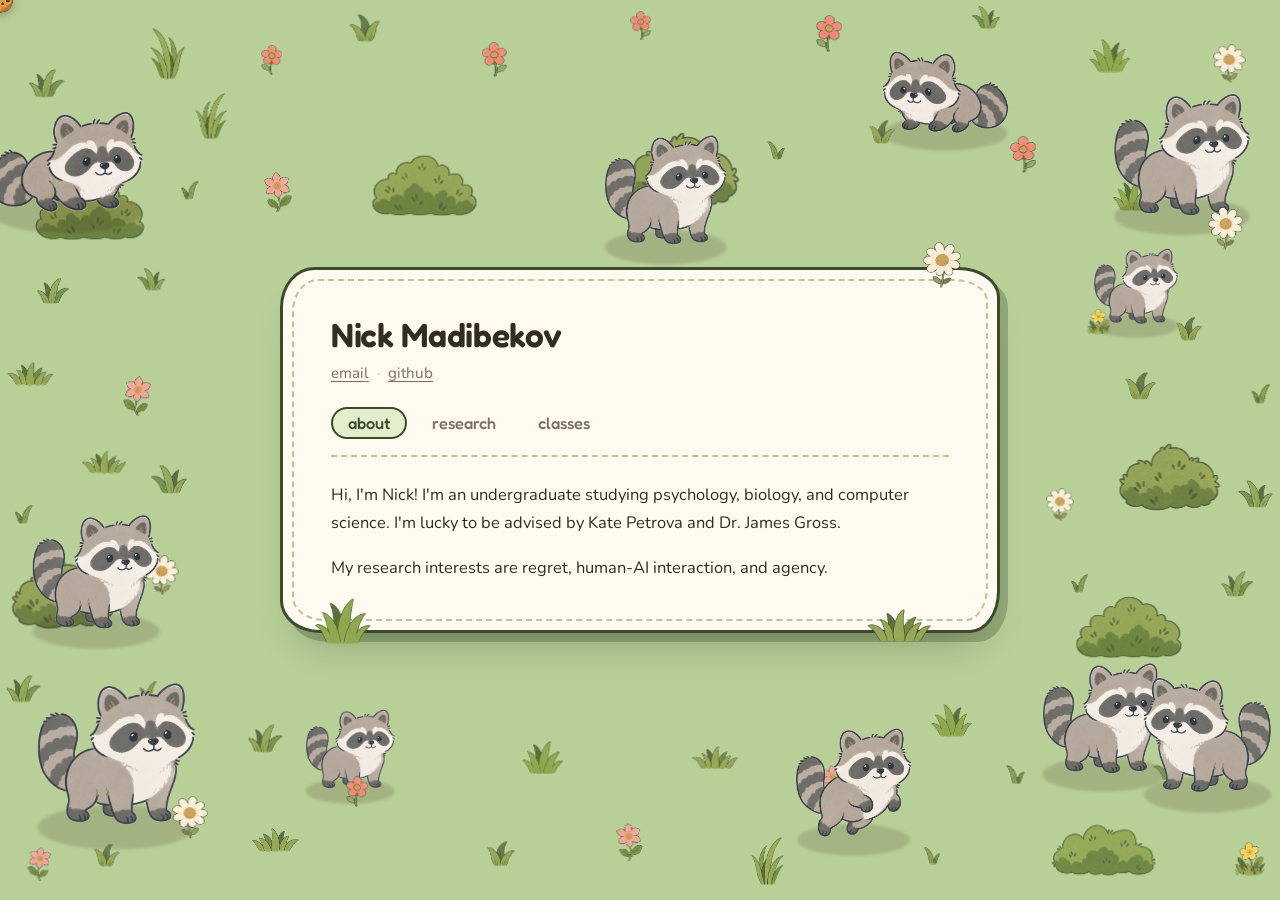
==== index.html @ 47187459 "initial site" ====
<!doctype html>
<html lang="en">
<head>
<meta charset="UTF-8">
<meta name="viewport" content="width=device-width, initial-scale=1.0">
<title>Nick Madibekov</title>
<link rel="icon" href="data:image/svg+xml,<svg xmlns=%22http://www.w3.org/2000/svg%22 viewBox=%220 0 100 100%22><text y=%22.9em%22 font-size=%2290%22>🦝</text></svg>">
<link rel="stylesheet" href="styles.css">
</head>
<body>
<div class="cursor-cookie" id="cursorCookie"><div class="cookie-visual"></div></div>
<canvas id="raccoon-canvas"></canvas>

<div class="wrap">
  <main class="card">
    <h1 class="name">Nick Madibekov</h1>
    <p class="links">
      <a href="mailto:alikhanm@stanford.edu">email</a><span class="sep">·</span><a href="https://github.com/nickmadibekov" target="_blank" rel="noopener">github</a>
    </p>

    <nav class="tabs">
      <a href="index.html" class="tab active">about</a>
      <a href="research.html" class="tab">research</a>
      <a href="classes.html" class="tab">classes</a>
    </nav>

    <div class="content">
      <p>Hi, I'm Nick! I'm an undergraduate studying psychology, biology, and computer science. I'm lucky to be advised by Kate Petrova and Dr. James Gross.</p>
      <p>My research interests are regret, human-AI interaction, and agency.</p>
    </div>
  </main>
</div>

<script src="raccoons.js?v=28"></script>
</body>
</html>
---- styles.css ----
@import url('https://fonts.googleapis.com/css2?family=Fredoka:wght@500;600;700&family=Nunito:wght@400;600;700;800&display=swap');

:root {
  --bg: #b9cf98;
  --card: #fffaf0;
  --outline: #3b4a2d;
  --stitch: rgba(111, 143, 69, 0.5);
  --ink: #332c22;
  --ink-soft: #7a6f5e;
  --accent: #bd8a3f;
  --accent-soft: #e3c98f;
  --line: #ece5d5;
  --shadow: 0 20px 60px -20px rgba(60, 45, 20, 0.28);
}

* {
  box-sizing: border-box;
}

html, body {
  height: 100%;
}

html, body {
  cursor: none;
}

body {
  margin: 0;
  background: var(--bg);
  color: var(--ink);
  font-family: 'Nunito', sans-serif;
  overflow-x: hidden;
}

.card, .card * {
  cursor: auto;
}

.card a {
  cursor: pointer;
}

a {
  color: inherit;
  text-decoration-color: var(--accent-soft);
  text-underline-offset: 3px;
}

a:hover {
  color: var(--accent);
}

#raccoon-canvas {
  position: fixed;
  inset: 0;
  width: 100vw;
  height: 100vh;
  z-index: 1;
  display: block;
}

.wrap {
  position: relative;
  z-index: 2;
  min-height: 100vh;
  display: flex;
  align-items: center;
  justify-content: center;
  padding: 40px 20px;
}

/* Card: a stitched patch with a thick crayon outline, uneven hand-cut
   corners and a hard offset shadow, with a bit of the meadow growing out
   of its edges. */
.card {
  position: relative;
  width: 100%;
  max-width: 720px;
  background: var(--card);
  border: 3px solid var(--outline);
  border-radius: 34px 42px 30px 40px / 40px 30px 42px 32px;
  box-shadow: 8px 9px 0 rgba(59, 74, 45, 0.3), 0 28px 40px -22px rgba(40, 60, 25, 0.35);
  padding: 44px 48px 48px;
}

.card::before {
  content: '';
  position: absolute;
  inset: 9px;
  border: 2px dashed var(--stitch);
  border-radius: 26px 34px 22px 32px / 32px 22px 34px 24px;
  pointer-events: none;
}

.card::after {
  content: '';
  position: absolute;
  inset: -30px;
  pointer-events: none;
  background:
    url('assets/bg/grass-3.png') left 62px bottom 16px / 56px auto no-repeat,
    url('assets/bg/grass-5.png') right 96px bottom 18px / 64px auto no-repeat,
    url('assets/bg/flower-daisy.png') right 66px top 2px / 38px auto no-repeat;
}

.name {
  font-family: 'Fredoka', sans-serif;
  font-size: 2.1rem;
  font-weight: 600;
  margin: 0 0 8px;
  letter-spacing: -0.01em;
}

.name .placeholder {
  color: var(--ink);
}

.links {
  margin: 0 0 24px;
  color: var(--ink-soft);
  font-size: 0.95rem;
}

.links a {
  text-decoration: underline;
}

.links .sep {
  margin: 0 8px;
  color: #a9bd86;
}

.tabs {
  display: flex;
  flex-wrap: wrap;
  gap: 8px;
  border-bottom: 2px dashed var(--stitch);
  padding-bottom: 16px;
  margin-bottom: 24px;
  font-family: 'Fredoka', sans-serif;
}

.tabs a {
  text-decoration: none;
  color: var(--ink-soft);
  font-weight: 500;
  font-size: 1.02rem;
  padding: 4px 15px;
  border: 2px solid transparent;
  border-radius: 999px;
  transition: background 0.15s ease;
}

.tabs a:hover {
  background: #eef3dc;
  color: var(--outline);
}

.tabs a.active {
  background: #e3edcb;
  border-color: var(--outline);
  color: var(--outline);
}

.content p {
  line-height: 1.7;
  font-size: 1.03rem;
  margin: 0 0 16px;
}

.content p:last-child {
  margin-bottom: 0;
}

.content .gratitude {
  font-size: 1rem;
}

.content .section {
  font-family: 'Fredoka', sans-serif;
  font-weight: 600;
  font-size: 1.3rem;
  color: var(--outline);
  margin: 32px 0 6px;
}

.content .section .aside {
  font-family: 'Nunito', sans-serif;
  font-weight: 600;
  font-size: 0.85rem;
  color: var(--ink-soft);
}

.content .fold > summary {
  position: relative;
}

.tip {
  display: inline-flex;
  align-items: center;
  justify-content: center;
  width: 1.15rem;
  height: 1.15rem;
  margin-left: 4px;
  border: 1.5px solid var(--outline);
  border-radius: 50%;
  background: #e3edcb;
  color: var(--outline);
  font-family: 'Nunito', sans-serif;
  font-size: 0.72rem;
  font-style: italic;
  font-weight: 800;
  line-height: 1;
  cursor: help;
  vertical-align: 2px;
  user-select: none;
}

.tip::after {
  content: attr(data-tip);
  position: absolute;
  left: 0;
  top: calc(100% + 6px);
  z-index: 5;
  width: min(320px, 100%);
  padding: 10px 14px;
  border: 2px solid var(--outline);
  border-radius: 14px;
  background: var(--card);
  box-shadow: 4px 5px 0 rgba(59, 74, 45, 0.25);
  color: var(--ink);
  font-family: 'Nunito', sans-serif;
  font-size: 0.88rem;
  font-style: normal;
  font-weight: 600;
  line-height: 1.45;
  text-transform: none;
  letter-spacing: 0;
  white-space: normal;
  opacity: 0;
  visibility: hidden;
  transform: translateY(-3px);
  transition: opacity 0.15s ease, transform 0.15s ease;
  pointer-events: none;
}

.tip:hover::after,
.tip:focus::after,
.tip.show::after {
  opacity: 1;
  visibility: visible;
  transform: none;
}

.pooh {
  margin: 28px 0 8px;
  padding: 12px 18px;
  border-left: 4px solid var(--accent-soft);
  background: #fbf3dd;
  border-radius: 6px 16px 16px 6px;
}

.pooh p {
  margin: 0;
  font-family: 'Fredoka', sans-serif;
  font-size: 1.02rem;
  color: var(--outline);
}

.pooh cite {
  display: block;
  margin-top: 4px;
  font-size: 0.8rem;
  font-style: normal;
  color: var(--ink-soft);
}

.content .fold {
  margin-top: 4px;
}

.content .fold > summary.section {
  display: flex;
  align-items: baseline;
  gap: 8px;
  margin: 18px 0 4px;
  padding: 8px 0 6px;
  border-bottom: 2px dashed var(--stitch);
  cursor: pointer;
  list-style: none;
  user-select: none;
}

.card .fold > summary {
  cursor: pointer;
}

.content .fold > summary::-webkit-details-marker {
  display: none;
}

.content .fold > summary::before {
  content: '';
  flex: none;
  width: 0;
  height: 0;
  border-left: 7px solid var(--outline);
  border-top: 5px solid transparent;
  border-bottom: 5px solid transparent;
  transition: transform 0.15s ease;
  align-self: center;
}

.content .fold[open] > summary::before {
  transform: rotate(90deg);
}

.content .fold > summary:hover {
  color: var(--accent);
}

.content .fold[open] > summary {
  margin-bottom: 8px;
}

.content .fold .subsection:first-of-type {
  margin-top: 8px;
}

.content .gratitude + .section {
  margin-top: 28px;
}

.content .subsection {
  font-family: 'Fredoka', sans-serif;
  font-weight: 500;
  font-size: 0.82rem;
  letter-spacing: 0.06em;
  text-transform: uppercase;
  color: var(--ink-soft);
  margin: 18px 0 4px;
}

.courses,
.refs {
  list-style: none;
  margin: 0;
  padding: 0;
}

.courses li {
  display: flex;
  gap: 14px;
  padding: 7px 0;
  border-bottom: 1.5px dashed var(--stitch);
  line-height: 1.4;
}

.courses li:last-child {
  border-bottom: 0;
}

.courses .code {
  flex: 0 0 6.6rem;
  font-family: 'Fredoka', sans-serif;
  font-weight: 600;
  font-size: 0.95rem;
  color: var(--outline);
}

.courses .info {
  flex: 1;
  min-width: 0;
}

.courses .ctitle {
  font-size: 0.98rem;
}

.courses .note {
  display: inline-block;
  margin-left: 6px;
  padding: 0 9px;
  border-radius: 999px;
  background: #e3edcb;
  color: var(--outline);
  font-size: 0.74rem;
  font-weight: 700;
  white-space: nowrap;
  vertical-align: 1px;
}

.courses .prof {
  display: block;
  font-size: 0.88rem;
  color: var(--ink-soft);
}

.papers {
  list-style: none;
  margin: 0;
  padding: 0;
}

.papers li {
  padding: 12px 0;
  border-bottom: 1.5px dashed var(--stitch);
  line-height: 1.45;
}

.papers li:first-child {
  padding-top: 4px;
}

.papers li:last-child {
  border-bottom: 0;
}

.papers span {
  display: block;
}

.papers .ptitle {
  font-family: 'Fredoka', sans-serif;
  font-weight: 500;
  font-size: 1.08rem;
  color: var(--outline);
}

.papers .pauthors {
  font-size: 0.95rem;
}

.papers .pvenue {
  font-size: 0.9rem;
  color: var(--ink-soft);
}

.papers .plinks {
  display: flex;
  flex-wrap: wrap;
  gap: 8px;
  margin-top: 8px;
}

.papers .plinks a {
  display: block;
  width: 5.2rem;
  text-align: center;
  padding: 2px 0;
  border: 2px solid var(--outline);
  border-radius: 999px;
  background: #e3edcb;
  color: var(--outline);
  font-family: 'Fredoka', sans-serif;
  font-size: 0.82rem;
  text-decoration: none;
}

.papers .plinks a:hover {
  background: #d3e3b0;
  color: var(--outline);
}

.content .me {
  font-weight: 800;
}

.content .footnote {
  font-size: 0.8rem;
  color: var(--ink-soft);
  margin-top: 4px;
}

.refs li {
  font-size: 0.8rem;
  line-height: 1.5;
  color: var(--ink-soft);
  padding-left: 1.6em;
  text-indent: -1.6em;
  margin-bottom: 6px;
}

.bio-placeholder {
  color: var(--ink-soft);
  font-style: italic;
}

.coming-soon {
  color: var(--ink-soft);
  font-style: italic;
}

/* Wrapper positions the cursor instantly (no transition — avoids lag behind the mouse). */
.cursor-cookie {
  position: fixed;
  top: 0;
  left: 0;
  width: 0;
  height: 0;
  pointer-events: none;
  z-index: 9999;
  opacity: 1;
  transition: opacity 0.12s ease;
}

.cursor-cookie.hidden {
  opacity: 0;
}

/* Inner visual carries the bite/pulse animation, decoupled from position. */
.cookie-visual {
  position: absolute;
  top: -17px;
  left: -17px;
  width: 34px;
  height: 34px;
  background: url('assets/cookie.png') center / contain no-repeat;
  filter: drop-shadow(0 3px 4px rgba(80, 50, 15, 0.35));
  transform: scale(1) rotate(0deg);
  transform-origin: 50% 50%;
  transition: transform 0.22s cubic-bezier(.34, 1.56, .64, 1);
}

.cursor-cookie.pulse .cookie-visual {
  transform: scale(0.2) rotate(35deg);
}

@media (max-width: 600px) {
  .card {
    padding: 32px 24px 36px;
  }
  .tabs {
    gap: 14px;
  }
  .name {
    font-size: 1.7rem;
  }
  .courses li {
    flex-direction: column;
    gap: 0;
  }
  .courses .code {
    flex-basis: auto;
  }
}
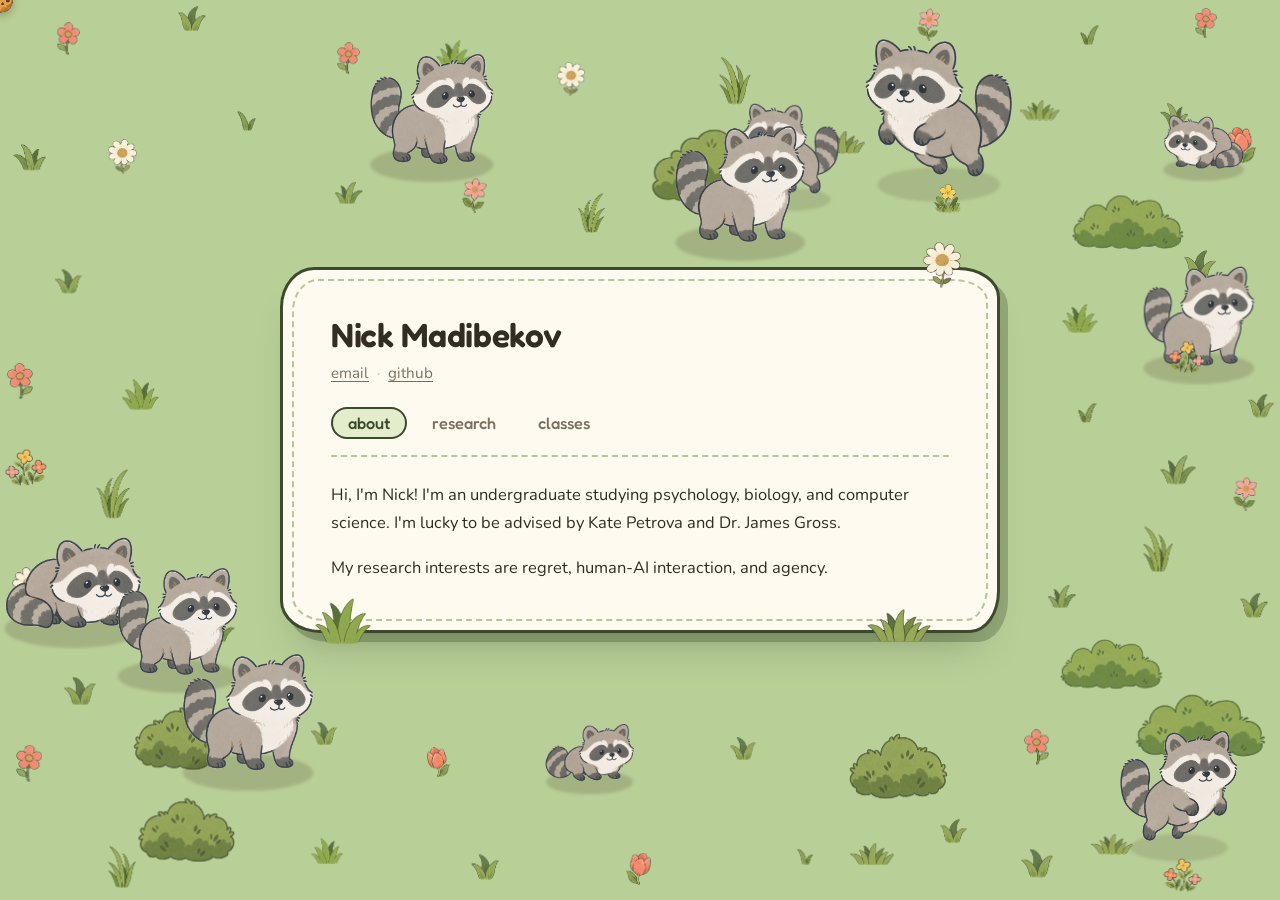
==== commit 9b6c2783: "polish" ====
--- a/index.html
+++ b/index.html
@@ -4,7 +4,51 @@
 <meta charset="UTF-8">
 <meta name="viewport" content="width=device-width, initial-scale=1.0">
 <title>Nick Madibekov</title>
-<link rel="icon" href="data:image/svg+xml,<svg xmlns=%22http://www.w3.org/2000/svg%22 viewBox=%220 0 100 100%22><text y=%22.9em%22 font-size=%2290%22>🦝</text></svg>">
+<meta name="description" content="Nick Madibekov is an undergraduate at Stanford studying psychology, biology, and computer science. Research interests: regret, human-AI interaction, and agency.">
+<link rel="canonical" href="https://nickmadibekov.github.io/">
+<meta property="og:type" content="website">
+<meta property="og:site_name" content="Nick Madibekov">
+<meta property="og:title" content="Nick Madibekov">
+<meta property="og:description" content="Nick Madibekov is an undergraduate at Stanford studying psychology, biology, and computer science. Research interests: regret, human-AI interaction, and agency.">
+<meta property="og:url" content="https://nickmadibekov.github.io/">
+<meta property="og:image" content="https://nickmadibekov.github.io/assets/og-image.png">
+<meta property="og:image:width" content="1200">
+<meta property="og:image:height" content="630">
+<meta property="og:image:alt" content="Nick Madibekov, with a cartoon raccoon">
+<meta name="twitter:card" content="summary_large_image">
+<meta name="twitter:title" content="Nick Madibekov">
+<meta name="twitter:description" content="Nick Madibekov is an undergraduate at Stanford studying psychology, biology, and computer science. Research interests: regret, human-AI interaction, and agency.">
+<meta name="twitter:image" content="https://nickmadibekov.github.io/assets/og-image.png">
+<link rel="icon" href="favicon.ico" sizes="48x48">
+<link rel="icon" type="image/png" sizes="32x32" href="assets/favicon-32.png">
+<link rel="icon" type="image/png" sizes="192x192" href="assets/icon-192.png">
+<link rel="apple-touch-icon" href="assets/apple-touch-icon.png">
+<script type="application/ld+json">
+{
+  "@context": "https://schema.org",
+  "@type": "Person",
+  "name": "Nick Madibekov",
+  "url": "https://nickmadibekov.github.io/",
+  "jobTitle": "Undergraduate student",
+  "affiliation": {
+    "@type": "CollegeOrUniversity",
+    "name": "Stanford University",
+    "url": "https://www.stanford.edu"
+  },
+  "description": "Nick Madibekov is an undergraduate at Stanford studying psychology, biology, and computer science. Research interests: regret, human-AI interaction, and agency.",
+  "knowsAbout": [
+    "regret",
+    "human-AI interaction",
+    "agency",
+    "psychology",
+    "biology",
+    "computer science"
+  ],
+  "sameAs": [
+    "https://github.com/nickmadibekov"
+  ]
+}
+</script>
 <link rel="stylesheet" href="styles.css">
 </head>
 <body>
